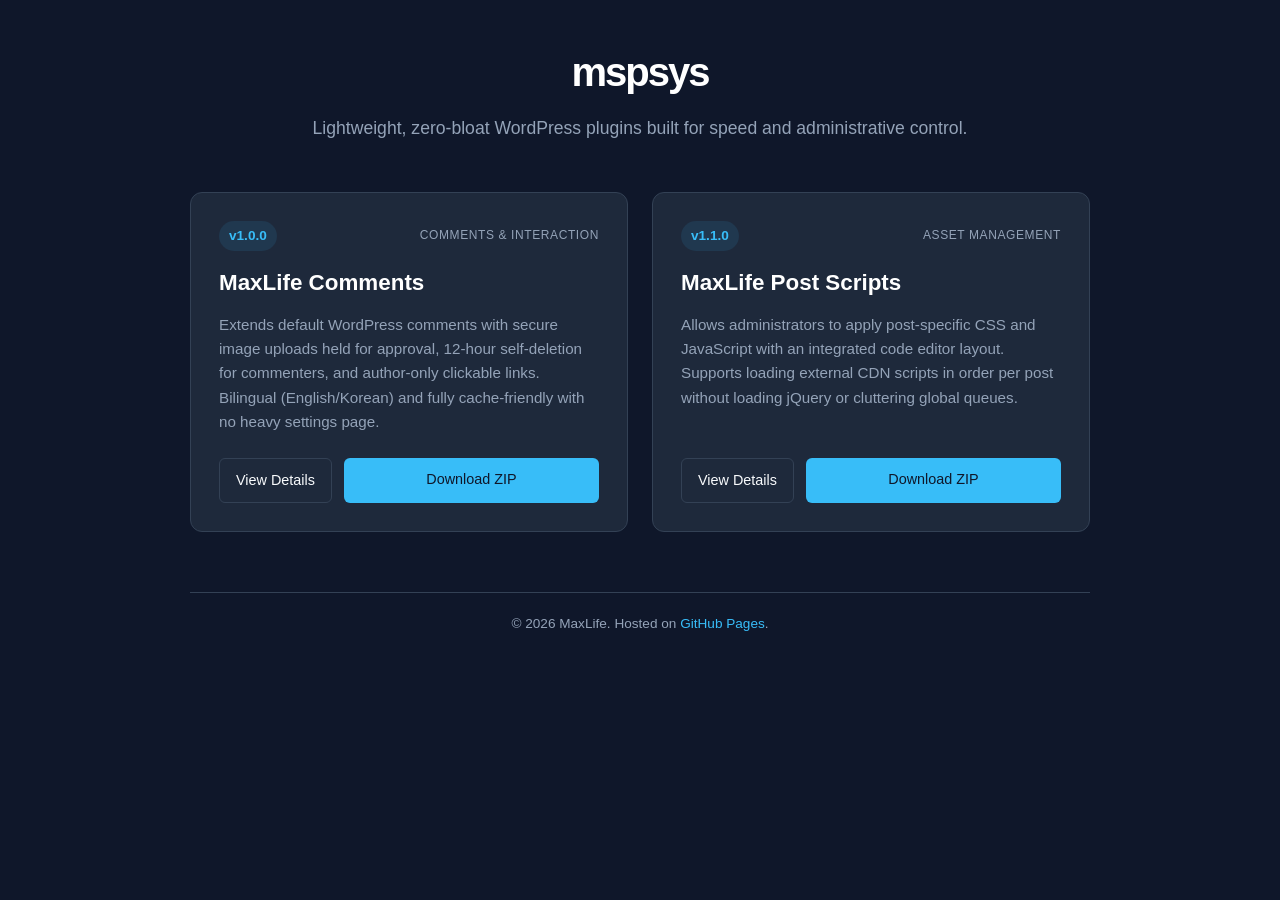
==== index.html @ d1f79d37 "Initial commit" ====
<!DOCTYPE html>
<html lang="en">
<head>
  <meta charset="UTF-8">
  <meta name="viewport" content="width=device-width, initial-scale=1.0">
  <title>mspsys | WordPress Plugins</title>
  <link rel="stylesheet" href="css/style.css">
</head>
<body>
  <div class="site-container">
    <header class="site-header">
      <h1>mspsys</h1>
      <p class="tagline">Lightweight, zero-bloat WordPress plugins built for speed and administrative control.</p>
    </header>

    <main class="plugin-grid">
      <!-- Plugin 1 -->
      <article class="plugin-card">
        <div class="plugin-meta">
          <span class="badge">v1.0.0</span>
          <span class="category">Comments &amp; Interaction</span>
        </div>
        <h2>MaxLife Comments</h2>
        <p class="plugin-desc">
          Extends default WordPress comments with secure image uploads held for approval, 12-hour self-deletion for commenters, and author-only clickable links. Bilingual (English/Korean) and fully cache-friendly with no heavy settings page.
        </p>
        <div class="plugin-links">
          <a href="plugins/maxlife-comments/" class="btn secondary">View Details</a>
          <a href="https://github.com/mspsys/maxlife-comments-1.0.0/releases/tag/v1.0.0" class="btn primary" target="_blank" rel="noopener noreferrer">Download ZIP</a>
        </div>
      </article>

      <!-- Plugin 2 -->
      <article class="plugin-card">
        <div class="plugin-meta">
          <span class="badge">v1.1.0</span>
          <span class="category">Asset Management</span>
        </div>
        <h2>MaxLife Post Scripts</h2>
        <p class="plugin-desc">
          Allows administrators to apply post-specific CSS and JavaScript with an integrated code editor layout. Supports loading external CDN scripts in order per post without loading jQuery or cluttering global queues.
        </p>
        <div class="plugin-links">
          <a href="plugins/maxlife-post-scripts/" class="btn secondary">View Details</a>
          <a href="https://github.com/mspsys/maxlife-post-scripts/releases/tag/v1.1.0" class="btn primary" target="_blank" rel="noopener noreferrer">Download ZIP</a>
        </div>
      </article>
    </main>

    <footer class="site-footer">
      <p>&copy; 2026 MaxLife. Hosted on <a href="https://pages.github.com">GitHub Pages</a>.</p>
    </footer>
  </div>
</body>
</html>
---- css/style.css ----
:root {
  --bg-color: #0f172a;
  --card-bg: #1e293b;
  --text-main: #f8fafc;
  --text-muted: #94a3b8;
  --accent: #38bdf8;
  --accent-hover: #0ea5e9;
  --border: #334155;
}

* {
  box-sizing: border-box;
  margin: 0;
  padding: 0;
}

body {
  font-family: -apple-system, BlinkMacSystemFont, "Segoe UI", Roboto, Helvetica, Arial, sans-serif;
  background-color: var(--bg-color);
  color: var(--text-main);
  line-height: 1.6;
  padding: 40px 20px;
}

.site-container {
  max-width: 900px;
  margin: 0 auto;
}

.site-header {
  text-align: center;
  margin-bottom: 50px;
}

.site-header h1 {
  font-size: 2.5rem;
  letter-spacing: -0.05em;
  margin-bottom: 10px;
  color: #fff;
}

.tagline {
  color: var(--text-muted);
  font-size: 1.1rem;
}

.plugin-grid {
  display: grid;
  grid-template-columns: repeat(auto-fit, minmax(380px, 1fr));
  gap: 24px;
  margin-bottom: 60px;
}

.plugin-card {
  background-color: var(--card-bg);
  border: 1px solid var(--border);
  border-radius: 12px;
  padding: 28px;
  display: flex;
  flex-direction: column;
  justify-content: space-between;
  transition: transform 0.2s ease, border-color 0.2s ease;
}

.plugin-card:hover {
  transform: translateY(-3px);
  border-color: var(--accent);
}

.plugin-meta {
  display: flex;
  justify-content: space-between;
  align-items: center;
  margin-bottom: 14px;
  font-size: 0.85rem;
}

.badge {
  background-color: rgba(56, 189, 248, 0.1);
  color: var(--accent);
  padding: 4px 10px;
  border-radius: 20px;
  font-weight: 600;
}

.category {
  color: var(--text-muted);
  text-transform: uppercase;
  letter-spacing: 0.05em;
  font-size: 0.75rem;
}

.plugin-card h2 {
  font-size: 1.4rem;
  margin-bottom: 12px;
  color: #fff;
}

.plugin-desc {
  color: var(--text-muted);
  font-size: 0.95rem;
  margin-bottom: 24px;
  flex-grow: 1;
}

.plugin-links {
  display: flex;
  gap: 12px;
}

.btn {
  padding: 10px 16px;
  border-radius: 6px;
  font-size: 0.9rem;
  font-weight: 500;
  text-decoration: none;
  text-align: center;
  cursor: pointer;
  transition: background-color 0.15s ease;
}

.btn.primary {
  background-color: var(--accent);
  color: #0f172a;
  flex: 1;
}

.btn.primary:hover {
  background-color: var(--accent-hover);
}

.btn.secondary {
  background-color: transparent;
  color: var(--text-main);
  border: 1px solid var(--border);
}

.btn.secondary:hover {
  background-color: rgba(255, 255, 255, 0.05);
}

.site-footer {
  text-align: center;
  color: var(--text-muted);
  font-size: 0.85rem;
  border-top: 1px solid var(--border);
  padding-top: 20px;
}

.site-footer a {
  color: var(--accent);
  text-decoration: none;
}

.site-footer a:hover {
  text-decoration: underline;
}

@media (max-width: 600px) {
  .plugin-grid {
    grid-template-columns: 1fr;
  }
}
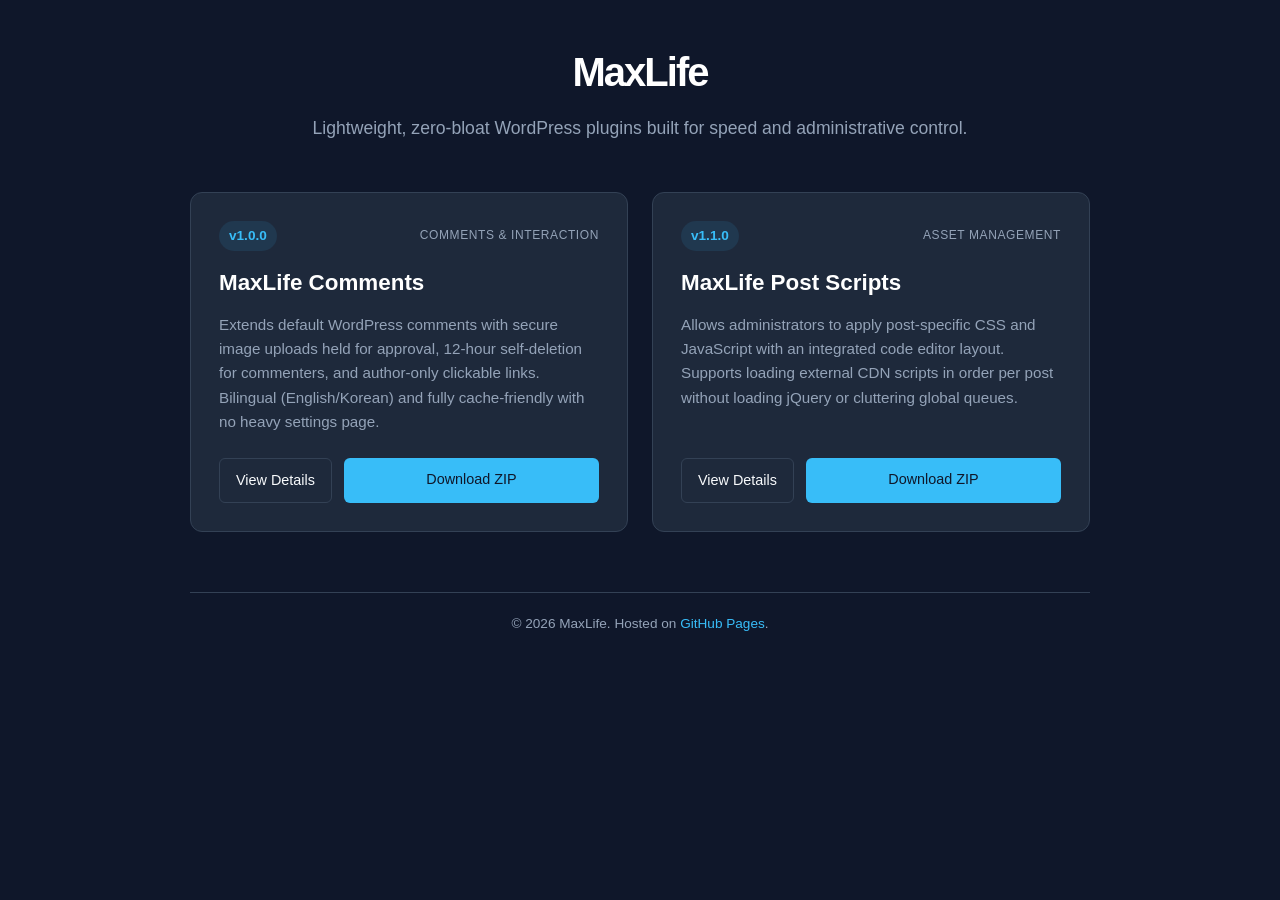
==== commit e996a3e1: "Update site title to MaxLife" ====
--- a/index.html
+++ b/index.html
@@ -9,7 +9,7 @@
 <body>
   <div class="site-container">
     <header class="site-header">
-      <h1>mspsys</h1>
+      <h1>MaxLife</h1>
       <p class="tagline">Lightweight, zero-bloat WordPress plugins built for speed and administrative control.</p>
     </header>
 
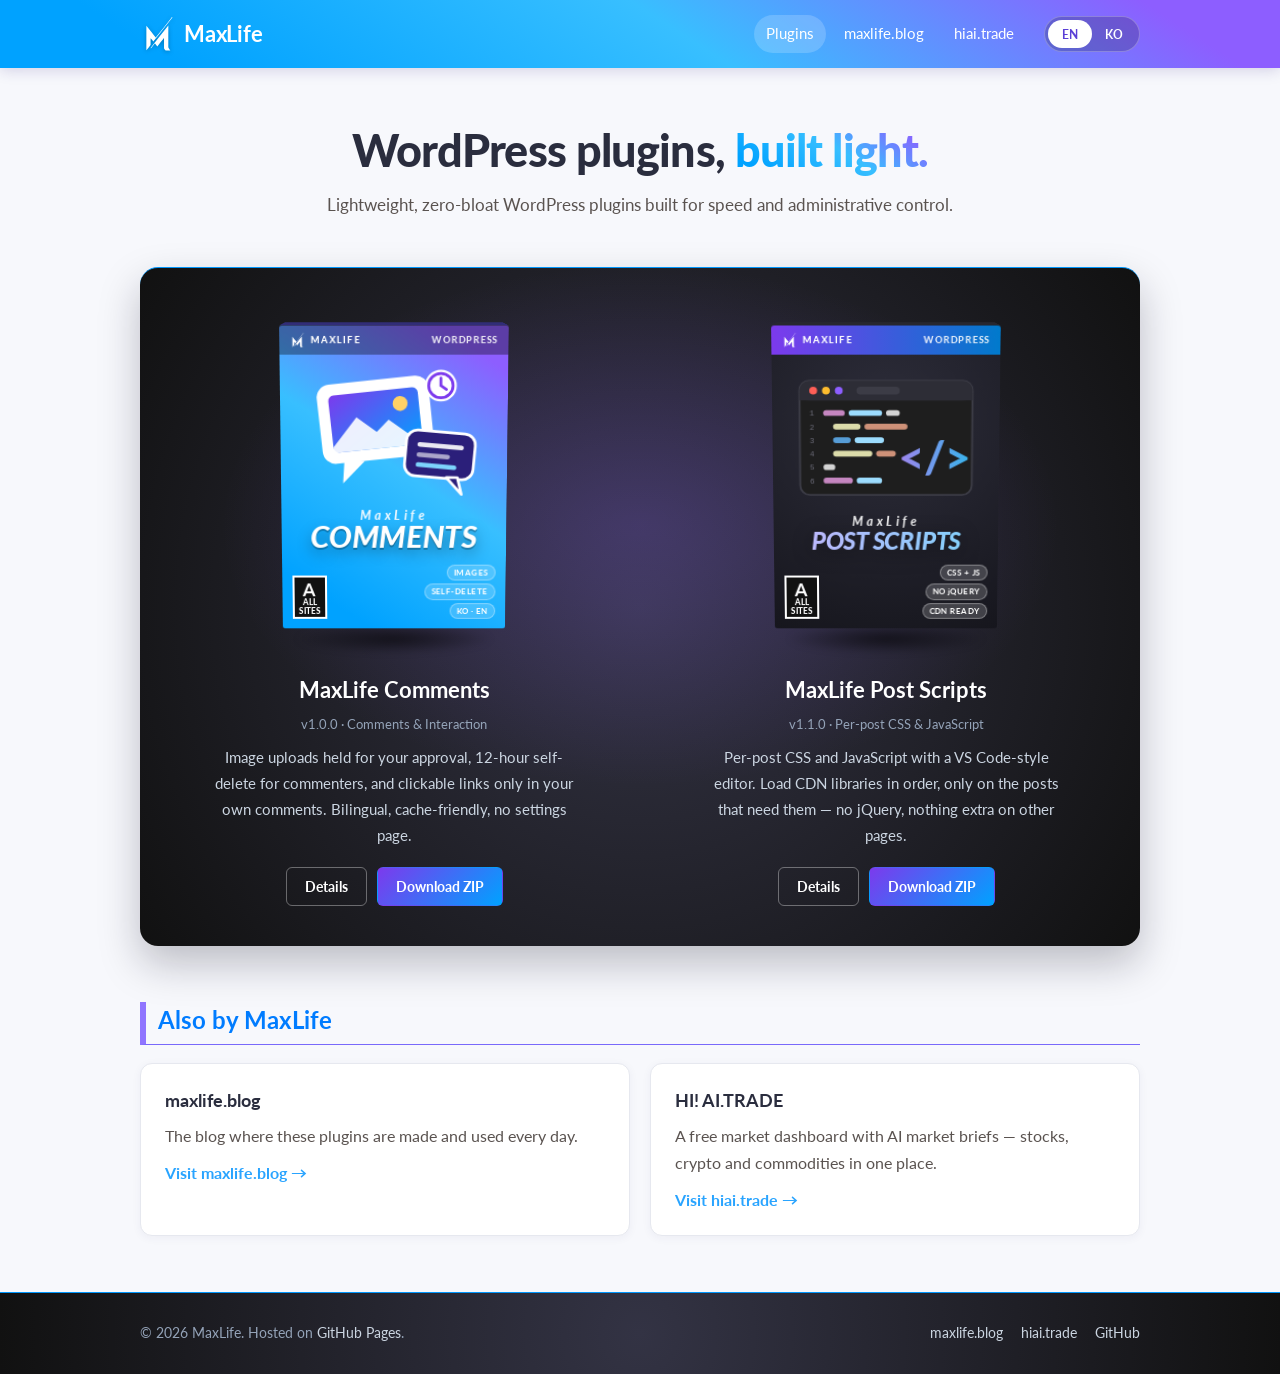
==== commit f627d7b2: "3D showcase, Korean/English" ====
--- a/index.html
+++ b/index.html
@@ -3,53 +3,176 @@
 <head>
   <meta charset="UTF-8">
   <meta name="viewport" content="width=device-width, initial-scale=1.0">
-  <title>mspsys | WordPress Plugins</title>
+  <title data-en="MaxLife | WordPress Plugins" data-ko="MaxLife | 워드프레스 플러그인">MaxLife | WordPress Plugins</title>
+  <meta name="description" content="Lightweight, zero-bloat WordPress plugins by MaxLife.">
+  <script>
+    /* Language before the page is drawn: saved choice, else the browser's language */
+    (function () { var l; try { l = localStorage.getItem('lang'); } catch (e) {}
+      if (l !== 'ko' && l !== 'en') l = /^ko\b/i.test((navigator.languages && navigator.languages[0]) || navigator.language || '') ? 'ko' : 'en';
+      document.documentElement.lang = l; })();
+  </script>
+  <link rel="icon" href="img/logo.svg" type="image/svg+xml">
+  <link rel="preconnect" href="https://fonts.googleapis.com">
+  <link rel="preconnect" href="https://fonts.gstatic.com" crossorigin>
+  <link rel="stylesheet" href="https://fonts.googleapis.com/css2?family=Lato:ital,wght@0,400;0,700;0,900;1,900&family=Nanum+Gothic:wght@400;700;800&display=swap">
   <link rel="stylesheet" href="css/style.css">
 </head>
 <body>
-  <div class="site-container">
-    <header class="site-header">
-      <h1>MaxLife</h1>
-      <p class="tagline">Lightweight, zero-bloat WordPress plugins built for speed and administrative control.</p>
-    </header>
+  <header class="site-header">
+    <div class="wrap">
+      <a class="brand" href=""><img src="img/logo.svg" alt="" width="34" height="34">MaxLife</a>
+      <nav class="site-nav" aria-label="Main">
+        <a href="" aria-current="page"><span lang="en">Plugins</span><span lang="ko">플러그인</span></a>
+        <a href="https://maxlife.blog/" target="_blank" rel="noopener">maxlife.blog</a>
+        <a href="https://hiai.trade/" target="_blank" rel="noopener">hiai.trade</a>
+      </nav>
+      <div class="lang-toggle" role="group" aria-label="Language / 언어">
+        <button type="button" data-lang="en">EN</button>
+        <button type="button" data-lang="ko">KO</button>
+      </div>
+    </div>
+  </header>
 
-    <main class="plugin-grid">
-      <!-- Plugin 1 -->
-      <article class="plugin-card">
-        <div class="plugin-meta">
-          <span class="badge">v1.0.0</span>
-          <span class="category">Comments &amp; Interaction</span>
-        </div>
+  <main class="wrap">
+    <section class="hero">
+      <h1><span lang="en">WordPress plugins, <span class="grad">built light.</span></span><span lang="ko">가볍게 만든 <span class="grad">워드프레스 플러그인</span></span></h1>
+      <p><span lang="en">Lightweight, zero-bloat WordPress plugins built for speed and administrative control.</span><span lang="ko">속도와 관리 편의를 위해 만든, 군더더기 없는 가벼운 워드프레스 플러그인입니다.</span></p>
+    </section>
+
+    <section class="stage" aria-label="Plugins">
+      <article class="showcase">
+    <a class="gbox gbox--comments" href="plugins/maxlife-comments/" aria-label="MaxLife Comments">
+      <div class="gbox-turn"><div class="gbox-body" aria-hidden="true">
+        <div class="face f-front"><div class="cover">
+          <div class="cover-band"><img src="img/logo.svg" alt="">MaxLife<span class="plat">WordPress</span></div>
+          <div class="cover-art">
+          <svg viewBox="0 0 200 150" aria-hidden="true">
+            <defs><linearGradient id="cg" x1="0" y1="0" x2="1" y2="1"><stop offset="0" stop-color="#7c3aed"/><stop offset="1" stop-color="#00a2ff"/></linearGradient></defs>
+            <g transform="rotate(-6 100 75)">
+              <rect x="22" y="14" width="120" height="86" rx="14" fill="#fff"/>
+              <path d="M44 98 L40 122 L66 100 Z" fill="#fff"/>
+              <rect x="34" y="26" width="96" height="62" rx="6" fill="url(#cg)"/>
+              <circle cx="110" cy="42" r="8" fill="#ffd166"/>
+              <path d="M34 82 L62 52 L82 70 L96 58 L130 88 L34 88 Z" fill="#fff" opacity=".9"/>
+            </g>
+            <g transform="rotate(5 150 100)">
+              <rect x="112" y="72" width="74" height="50" rx="12" fill="#2b1f7a" stroke="#fff" stroke-width="3"/>
+              <path d="M170 120 L176 138 L158 121 Z" fill="#2b1f7a" stroke="#fff" stroke-width="3" stroke-linejoin="round"/>
+              <rect x="124" y="85" width="50" height="5" rx="2.5" fill="#fff" opacity=".9"/>
+              <rect x="124" y="96" width="36" height="5" rx="2.5" fill="#fff" opacity=".6"/>
+              <rect x="124" y="107" width="44" height="5" rx="2.5" fill="#7dd3fc"/>
+            </g>
+            <g transform="translate(150 22)">
+              <circle r="17" fill="#fff"/>
+              <circle r="13" fill="none" stroke="#7c3aed" stroke-width="3"/>
+              <path d="M0 -8 V0 L6 4" stroke="#7c3aed" stroke-width="3" fill="none" stroke-linecap="round"/>
+            </g>
+          </svg>
+          </div>
+          <div class="cover-title"><span class="t1">MaxLife</span><span class="t2">Comments</span></div>
+          <div class="cover-foot">
+            <div class="rating"><b>A</b>ALL SITES</div>
+            <div class="chips"><span class="chip">IMAGES</span><span class="chip">SELF-DELETE</span><span class="chip">KO · EN</span></div>
+          </div>
+        </div></div>
+        <div class="face f-back"><div class="back">
+          <h4>Comments, upgraded</h4>
+          <ul><li><span lang="en">Images in comments and replies, held for your approval</span><span lang="ko">댓글·답글에 이미지 첨부 — 관리자 승인 후 공개</span></li><li><span lang="en">Commenters can delete their own comment for 12 hours</span><span lang="ko">작성자가 12시간 동안 자기 댓글 삭제 가능</span></li><li><span lang="en">Clickable links in your own comments only</span><span lang="ko">관리자 댓글의 주소만 링크로 표시</span></li><li><span lang="en">Korean and English, cache-friendly, no settings page</span><span lang="ko">한국어·영어, 캐시 호환, 설정 페이지 없음</span></li></ul>
+          <div class="req"><b><span lang="en">System requirements</span><span lang="ko">권장 사양</span></b><br>WordPress 5.3+ · PHP 7.0+<br>v1.0.0 · GPLv2</div>
+        </div></div>
+        <div class="face f-left"><div class="spine"><img src="img/logo.svg" alt=""><span class="st">Comments</span><span class="sv">v1.0.0</span></div></div>
+        <div class="face f-right"><div class="spine"><img src="img/logo.svg" alt=""><span class="st">MaxLife</span><span class="sv">WP</span></div></div>
+        <div class="face f-top"></div>
+        <div class="face f-bottom"></div>
+      </div></div>
+    </a>
         <h2>MaxLife Comments</h2>
-        <p class="plugin-desc">
-          Extends default WordPress comments with secure image uploads held for approval, 12-hour self-deletion for commenters, and author-only clickable links. Bilingual (English/Korean) and fully cache-friendly with no heavy settings page.
-        </p>
-        <div class="plugin-links">
-          <a href="plugins/maxlife-comments/" class="btn secondary">View Details</a>
-          <a href="https://github.com/mspsys/maxlife-comments-1.0.0/releases/tag/v1.0.0" class="btn primary" target="_blank" rel="noopener noreferrer">Download ZIP</a>
+        <div class="meta">v1.0.0 · <span lang="en">Comments &amp; Interaction</span><span lang="ko">댓글 · 소통</span></div>
+        <p><span lang="en">Image uploads held for your approval, 12-hour self-delete for commenters, and clickable links only in your own comments. Bilingual, cache-friendly, no settings page.</span><span lang="ko">댓글 이미지 첨부(관리자 승인 후 공개), 작성자의 12시간 내 댓글 삭제, 관리자 댓글만 링크 표시. 한국어·영어 지원, 캐시 호환, 설정 페이지 없음.</span></p>
+        <div class="btns">
+          <a class="btn btn-ghost" href="plugins/maxlife-comments/"><span lang="en">Details</span><span lang="ko">자세히 보기</span></a>
+          <a class="btn btn-primary" href="https://github.com/mspsys/maxlife-comments/releases/latest" target="_blank" rel="noopener"><span lang="en">Download ZIP</span><span lang="ko">ZIP 다운로드</span></a>
         </div>
       </article>
 
-      <!-- Plugin 2 -->
-      <article class="plugin-card">
-        <div class="plugin-meta">
-          <span class="badge">v1.1.0</span>
-          <span class="category">Asset Management</span>
-        </div>
+      <article class="showcase">
+    <a class="gbox gbox--scripts" href="plugins/maxlife-post-scripts/" aria-label="MaxLife Post Scripts">
+      <div class="gbox-turn"><div class="gbox-body" aria-hidden="true">
+        <div class="face f-front"><div class="cover">
+          <div class="cover-band"><img src="img/logo.svg" alt="">MaxLife<span class="plat">WordPress</span></div>
+          <div class="cover-art">
+          <svg viewBox="0 0 200 150" aria-hidden="true">
+            <defs><linearGradient id="sg" x1="0" y1="0" x2="1" y2="0"><stop offset="0" stop-color="#a78bfa"/><stop offset="1" stop-color="#38bdf8"/></linearGradient></defs>
+            <rect x="12" y="16" width="176" height="118" rx="10" fill="#1e1e1e" stroke="#3c3c46" stroke-width="2"/>
+            <rect x="12" y="16" width="176" height="20" rx="10" fill="#2d2d36"/>
+            <rect x="12" y="28" width="176" height="8" fill="#2d2d36"/>
+            <circle cx="26" cy="26" r="4" fill="#ff5f57"/><circle cx="39" cy="26" r="4" fill="#febc2e"/><circle cx="52" cy="26" r="4" fill="#8d5eff"/>
+            <rect x="70" y="22" width="44" height="8" rx="4" fill="#3c3c46"/>
+            <g font-family="Consolas, Menlo, monospace" font-size="8" fill="#6b6b78"><text x="22" y="52">1</text><text x="22" y="66">2</text><text x="22" y="80">3</text><text x="22" y="94">4</text><text x="22" y="108">5</text><text x="22" y="122">6</text></g>
+            <rect x="36" y="46" width="22" height="6" rx="3" fill="#c586c0"/><rect x="62" y="46" width="34" height="6" rx="3" fill="#9cdcfe"/><rect x="100" y="46" width="14" height="6" rx="3" fill="#d4d4d4"/>
+            <rect x="46" y="60" width="28" height="6" rx="3" fill="#dcdcaa"/><rect x="78" y="60" width="44" height="6" rx="3" fill="#ce9178"/>
+            <rect x="46" y="74" width="18" height="6" rx="3" fill="#569cd6"/><rect x="68" y="74" width="30" height="6" rx="3" fill="#9cdcfe"/><rect x="102" y="74" width="22" height="6" rx="3" fill="#b5cea8" opacity="0"/>
+            <rect x="46" y="88" width="40" height="6" rx="3" fill="#dcdcaa"/><rect x="90" y="88" width="20" height="6" rx="3" fill="#ce9178"/>
+            <rect x="36" y="102" width="12" height="6" rx="3" fill="#d4d4d4"/>
+            <rect x="36" y="116" width="30" height="6" rx="3" fill="#c586c0"/><rect x="70" y="116" width="26" height="6" rx="3" fill="#9cdcfe"/>
+            <text x="150" y="112" text-anchor="middle" font-family="Lato, Arial, sans-serif" font-weight="900" font-size="46" fill="url(#sg)" opacity=".95">&lt;/&gt;</text>
+          </svg>
+          </div>
+          <div class="cover-title"><span class="t1">MaxLife</span><span class="t2">Post Scripts</span></div>
+          <div class="cover-foot">
+            <div class="rating"><b>A</b>ALL SITES</div>
+            <div class="chips"><span class="chip">CSS + JS</span><span class="chip">NO jQUERY</span><span class="chip">CDN READY</span></div>
+          </div>
+        </div></div>
+        <div class="face f-back"><div class="back">
+          <h4>Interactive posts</h4>
+          <ul><li><span lang="en">Per-post CSS and JavaScript boxes</span><span lang="ko">글마다 CSS·JavaScript 상자</span></li><li><span lang="en">VS Code-style editor with syntax colors</span><span lang="ko">VS Code 스타일 에디터 (문법 색상)</span></li><li><span lang="en">CDN libraries (Chart.js, D3 …) loaded in order</span><span lang="ko">CDN 라이브러리(Chart.js, D3 …)를 순서대로 로드</span></li><li><span lang="en">Takes over Simple CSS — nothing to copy</span><span lang="ko">Simple CSS 그대로 이어받기 — 옮길 것 없음</span></li></ul>
+          <div class="req"><b><span lang="en">System requirements</span><span lang="ko">권장 사양</span></b><br>WordPress 4.9+ · PHP 7.0+<br>v1.1.0 · GPLv2</div>
+        </div></div>
+        <div class="face f-left"><div class="spine"><img src="img/logo.svg" alt=""><span class="st">Post Scripts</span><span class="sv">v1.1.0</span></div></div>
+        <div class="face f-right"><div class="spine"><img src="img/logo.svg" alt=""><span class="st">MaxLife</span><span class="sv">WP</span></div></div>
+        <div class="face f-top"></div>
+        <div class="face f-bottom"></div>
+      </div></div>
+    </a>
         <h2>MaxLife Post Scripts</h2>
-        <p class="plugin-desc">
-          Allows administrators to apply post-specific CSS and JavaScript with an integrated code editor layout. Supports loading external CDN scripts in order per post without loading jQuery or cluttering global queues.
-        </p>
-        <div class="plugin-links">
-          <a href="plugins/maxlife-post-scripts/" class="btn secondary">View Details</a>
-          <a href="https://github.com/mspsys/maxlife-post-scripts/releases/tag/v1.1.0" class="btn primary" target="_blank" rel="noopener noreferrer">Download ZIP</a>
+        <div class="meta">v1.1.0 · <span lang="en">Per-post CSS &amp; JavaScript</span><span lang="ko">글별 CSS · JavaScript</span></div>
+        <p><span lang="en">Per-post CSS and JavaScript with a VS Code-style editor. Load CDN libraries in order, only on the posts that need them — no jQuery, nothing extra on other pages.</span><span lang="ko">글마다 CSS와 JavaScript를 넣는 VS Code 스타일 에디터. CDN 라이브러리를 필요한 글에서만 순서대로 불러옵니다 — jQuery 없음, 다른 페이지엔 아무것도 추가되지 않습니다.</span></p>
+        <div class="btns">
+          <a class="btn btn-ghost" href="plugins/maxlife-post-scripts/"><span lang="en">Details</span><span lang="ko">자세히 보기</span></a>
+          <a class="btn btn-primary" href="https://github.com/mspsys/maxlife-post-scripts/releases/latest" target="_blank" rel="noopener"><span lang="en">Download ZIP</span><span lang="ko">ZIP 다운로드</span></a>
         </div>
       </article>
-    </main>
+    </section>
 
-    <footer class="site-footer">
-      <p>&copy; 2026 MaxLife. Hosted on <a href="https://pages.github.com">GitHub Pages</a>.</p>
-    </footer>
-  </div>
+    <section class="section">
+      <h2 class="mx-h"><span lang="en">Also by MaxLife</span><span lang="ko">MaxLife의 다른 사이트</span></h2>
+      <div class="cards">
+        <div class="card">
+          <h3>maxlife.blog</h3>
+          <p><span lang="en">The blog where these plugins are made and used every day.</span><span lang="ko">이 플러그인들이 만들어지고 매일 쓰이는 블로그입니다.</span></p>
+          <a class="more" href="https://maxlife.blog/" target="_blank" rel="noopener"><span lang="en">Visit maxlife.blog →</span><span lang="ko">maxlife.blog 방문 →</span></a>
+        </div>
+        <div class="card">
+          <h3>HI! AI.TRADE</h3>
+          <p><span lang="en">A free market dashboard with AI market briefs — stocks, crypto and commodities in one place.</span><span lang="ko">무료 마켓 대시보드와 AI 시장 브리핑 — 주식, 코인, 원자재를 한곳에서.</span></p>
+          <a class="more" href="https://hiai.trade/" target="_blank" rel="noopener"><span lang="en">Visit hiai.trade →</span><span lang="ko">hiai.trade 방문 →</span></a>
+        </div>
+      </div>
+    </section>
+  </main>
+
+  <footer class="site-footer">
+    <div class="wrap">
+      <p>&copy; <span class="js-year">2026</span> MaxLife. <span lang="en">Hosted on <a href="https://pages.github.com" target="_blank" rel="noopener">GitHub Pages</a>.</span><span lang="ko"><a href="https://pages.github.com" target="_blank" rel="noopener">GitHub Pages</a>에서 호스팅됩니다.</span></p>
+      <div class="links">
+        <a href="https://maxlife.blog/" target="_blank" rel="noopener">maxlife.blog</a>
+        <a href="https://hiai.trade/" target="_blank" rel="noopener">hiai.trade</a>
+        <a href="https://github.com/mspsys" target="_blank" rel="noopener">GitHub</a>
+      </div>
+    </div>
+  </footer>
+
+  <script src="js/main.js"></script>
 </body>
-</html>+</html>
--- a/css/style.css
+++ b/css/style.css
@@ -1,163 +1,519 @@
+/* ==========================================================================
+   mspsys.github.io — MaxLife plugins
+   Look: the maxlife.blog theme (header gradient, Lato + Nanum Gothic,
+   post-title headings, dark radial footer).
+   ========================================================================== */
+
 :root {
-  --bg-color: #0f172a;
-  --card-bg: #1e293b;
-  --text-main: #f8fafc;
-  --text-muted: #94a3b8;
-  --accent: #38bdf8;
-  --accent-hover: #0ea5e9;
-  --border: #334155;
-}
-
-* {
-  box-sizing: border-box;
+  --mx-grad: linear-gradient(33deg, #00a2ff 13%, #38bfff 53%, #8d5eff 90%);
+  --mx-blue: #007cff;
+  --mx-link: #29a4ff;
+  --mx-purple: #9075ff;
+  --mx-purple-line: #7969fb;
+  --mx-text: #5a5350;
+  --mx-heading: #2a2d3e;
+  --mx-bg: #f7f8fc;
+  --mx-card: #ffffff;
+  --mx-border: #e6e8ef;
+  --mx-btn: linear-gradient(135deg, #7c3aed, #00a2ff);
+  --font: Lato, "Nanum Gothic", NanumBarunGothic, "Malgun Gothic", "맑은 고딕", -apple-system, BlinkMacSystemFont, "Segoe UI", Helvetica, Arial, sans-serif;
+}
+
+*, *::before, *::after { box-sizing: border-box; }
+
+html { -webkit-text-size-adjust: 100%; }
+
+body {
   margin: 0;
-  padding: 0;
-}
-
-body {
-  font-family: -apple-system, BlinkMacSystemFont, "Segoe UI", Roboto, Helvetica, Arial, sans-serif;
-  background-color: var(--bg-color);
-  color: var(--text-main);
-  line-height: 1.6;
-  padding: 40px 20px;
-}
-
-.site-container {
-  max-width: 900px;
-  margin: 0 auto;
-}
-
+  background: var(--mx-bg);
+  color: var(--mx-text);
+  font: 16px/1.7 var(--font);
+}
+
+a { color: var(--mx-link); text-decoration: none; }
+a:hover { color: var(--mx-blue); text-decoration: underline; }
+html[lang="ko"] body { word-break: keep-all; overflow-wrap: break-word; }  /* Korean: break between words */
+img, svg { max-width: 100%; }
+
+.wrap { max-width: 1040px; margin: 0 auto; padding: 0 20px; }
+
+/* ── Language: only the chosen language shows ───────────────────────────── */
+html[lang="ko"] [lang="en"]:not(html),
+html[lang="en"] [lang="ko"]:not(html) { display: none !important; }
+
+/* ── Header (the maxlife.blog masthead) ──────────────────────────────────── */
 .site-header {
-  text-align: center;
-  margin-bottom: 50px;
-}
-
-.site-header h1 {
-  font-size: 2.5rem;
-  letter-spacing: -0.05em;
-  margin-bottom: 10px;
+  background: var(--mx-grad);
   color: #fff;
-}
-
-.tagline {
-  color: var(--text-muted);
-  font-size: 1.1rem;
-}
-
-.plugin-grid {
+  box-shadow: 0 2px 14px rgba(40, 20, 120, .18);
+  position: relative;
+  z-index: 10;
+}
+.site-header .wrap {
+  display: flex;
+  align-items: center;
+  gap: 18px;
+  min-height: 68px;
+}
+.brand {
+  display: inline-flex;
+  align-items: center;
+  gap: 10px;
+  color: #fff;
+  font-weight: 700;
+  font-size: 1.35rem;
+  letter-spacing: -.01em;
+}
+.brand:hover { color: #fff; text-decoration: none; }
+.brand img {
+  width: 34px;
+  height: 34px;
+  filter: brightness(0) invert(1) drop-shadow(0 1px 2px rgba(0, 0, 0, .25));
+}
+.site-nav {
+  display: flex;
+  gap: 6px;
+  margin-left: auto;
+  flex-wrap: wrap;
+}
+.site-nav a {
+  color: #fff;
+  font-size: .92rem;
+  padding: 6px 12px;
+  border-radius: 999px;
+}
+.site-nav a:hover,
+.site-nav a[aria-current="page"] { background: rgba(255, 255, 255, .18); text-decoration: none; }
+
+/* EN | KO switch — works like the one on hiai.trade */
+.lang-toggle {
+  position: relative;
+  display: inline-flex;
+  padding: 3px;
+  border-radius: 999px;
+  background: rgba(0, 0, 0, .18);
+  border: 1px solid rgba(255, 255, 255, .25);
+  flex-shrink: 0;
+}
+.lang-toggle::after {
+  content: "";
+  position: absolute;
+  top: 3px;
+  left: 3px;
+  width: 44px;
+  height: calc(100% - 6px);
+  border-radius: 999px;
+  background: #fff;
+  transition: transform .3s ease;
+}
+html[lang="ko"] .lang-toggle::after { transform: translateX(44px); }
+.lang-toggle button {
+  position: relative;
+  z-index: 1;
+  width: 44px;
+  height: 28px;
+  border: 0;
+  background: none;
+  color: #fff;
+  font: 700 .75rem var(--font);
+  cursor: pointer;
+  transition: color .3s ease;
+}
+html[lang="en"] .lang-toggle [data-lang="en"],
+html[lang="ko"] .lang-toggle [data-lang="ko"] { color: #5a3fd6; }
+
+/* ── Headings (the maxlife.blog post title) ─────────────────────────────── */
+.mx-h {
+  color: var(--mx-blue);
+  font-size: 1.5rem;
+  font-weight: 700;
+  line-height: 1.35;
+  margin: 0 0 18px;
+  padding: 2px 0 8px 12px;
+  border-left: 6px solid var(--mx-purple);
+  border-bottom: 1px solid var(--mx-purple-line);
+}
+
+/* ── Hero ─────────────────────────────────────────────────────────────────── */
+.hero { text-align: center; padding: 56px 0 8px; }
+.hero h1 {
+  margin: 0 0 12px;
+  color: var(--mx-heading);
+  font-size: clamp(1.9rem, 4.5vw, 2.8rem);
+  font-weight: 900;
+  letter-spacing: -.02em;
+  line-height: 1.2;
+}
+.hero h1 .grad {
+  background: var(--mx-grad);
+  -webkit-background-clip: text;
+  background-clip: text;
+  color: transparent;
+}
+.hero p { max-width: 640px; margin: 0 auto; font-size: 1.08rem; }
+
+/* ── Showcase stage (dark, like the maxlife footer) ─────────────────────── */
+.stage {
+  margin: 40px 0 56px;
+  padding: 56px 24px 40px;
+  border-radius: 18px;
+  background:
+    radial-gradient(ellipse 60% 55% at 50% 38%, rgba(141, 94, 255, .22), transparent 70%),
+    radial-gradient(circle, #333344, #111111);
+  border-top: 1px solid #0096fb;
+  box-shadow: 0 18px 40px rgba(17, 17, 34, .25);
   display: grid;
-  grid-template-columns: repeat(auto-fit, minmax(380px, 1fr));
-  gap: 24px;
-  margin-bottom: 60px;
-}
-
-.plugin-card {
-  background-color: var(--card-bg);
-  border: 1px solid var(--border);
-  border-radius: 12px;
-  padding: 28px;
+  grid-template-columns: repeat(auto-fit, minmax(300px, 1fr));
+  gap: 48px 32px;
+}
+.showcase {
   display: flex;
   flex-direction: column;
+  align-items: center;
+  text-align: center;
+  color: #cbd5e1;
+}
+.showcase h2 { margin: 30px 0 4px; color: #fff; font-size: 1.35rem; }
+.showcase .meta { font-size: .82rem; color: #94a3b8; margin-bottom: 10px; }
+.showcase p { margin: 0 0 18px; max-width: 360px; font-size: .95rem; }
+.showcase .btns { justify-content: center; }
+
+/* ── Buttons ─────────────────────────────────────────────────────────────── */
+.btns { display: flex; gap: 10px; flex-wrap: wrap; }
+.btn {
+  display: inline-flex;
+  align-items: center;
+  gap: 6px;
+  padding: 10px 18px;
+  border-radius: 6px;
+  font: 700 .9rem var(--font);
+  text-decoration: none;
+  border: 1px solid transparent;
+  transition: transform .15s ease, filter .15s ease, background .15s ease;
+}
+.btn:hover { text-decoration: none; transform: translateY(-1px); }
+.btn-primary { background: var(--mx-btn); color: #fff; }
+.btn-primary:hover { color: #fff; filter: brightness(1.08); }
+.btn-ghost { color: #fff; border-color: rgba(255, 255, 255, .35); }
+.btn-ghost:hover { color: #fff; background: rgba(255, 255, 255, .08); }
+.btn-outline { color: var(--mx-blue); border-color: var(--mx-border); background: #fff; }
+.btn-outline:hover { color: var(--mx-blue); border-color: var(--mx-purple); }
+
+/* ── Cards / sections ─────────────────────────────────────────────────────── */
+.section { margin: 0 0 56px; }
+.cards { display: grid; grid-template-columns: repeat(auto-fit, minmax(260px, 1fr)); gap: 20px; }
+.card {
+  background: var(--mx-card);
+  border: 1px solid var(--mx-border);
+  border-radius: 12px;
+  padding: 22px 24px;
+  box-shadow: 0 2px 10px rgba(40, 40, 90, .05);
+}
+.card h3 { margin: 0 0 6px; color: var(--mx-heading); font-size: 1.1rem; }
+.card p { margin: 0 0 10px; }
+.card a.more { font-weight: 700; }
+
+/* ── Detail page ─────────────────────────────────────────────────────────── */
+.crumb { padding: 22px 0 0; font-size: .92rem; }
+.detail-hero {
+  margin: 20px 0 48px;
+  padding: 48px 32px 36px;
+  border-radius: 18px;
+  background:
+    radial-gradient(ellipse 50% 60% at 28% 40%, rgba(141, 94, 255, .25), transparent 70%),
+    radial-gradient(circle at 30% 40%, #333344, #111111);
+  border-top: 1px solid #0096fb;
+  color: #cbd5e1;
+  display: grid;
+  grid-template-columns: minmax(280px, 1fr) 1.2fr;
+  gap: 40px;
+  align-items: center;
+}
+.detail-hero h1 { margin: 0 0 6px; color: #fff; font-size: clamp(1.7rem, 3.6vw, 2.4rem); line-height: 1.2; }
+.detail-hero .meta { font-size: .85rem; color: #94a3b8; margin-bottom: 14px; }
+.detail-hero .lead { font-size: 1.05rem; margin: 0 0 22px; }
+.box-col { display: flex; flex-direction: column; align-items: center; }
+
+.features { list-style: none; margin: 0; padding: 0; display: grid; gap: 12px; }
+.features li {
+  background: #fff;
+  border: 1px solid var(--mx-border);
+  border-left: 4px solid var(--mx-purple);
+  border-radius: 8px;
+  padding: 12px 16px;
+}
+.features strong { color: var(--mx-heading); }
+
+.specs { width: 100%; border-collapse: collapse; background: #fff; border-radius: 10px; overflow: hidden; border: 1px solid var(--mx-border); }
+.specs th, .specs td { text-align: left; padding: 11px 16px; border-bottom: 1px solid var(--mx-border); }
+.specs th { width: 38%; color: var(--mx-heading); background: #fafaff; font-weight: 700; }
+.specs tr:last-child th, .specs tr:last-child td { border-bottom: 0; }
+
+/* ── Footer (the maxlife.blog footer) ────────────────────────────────────── */
+.site-footer {
+  background: radial-gradient(circle, #333344, #111111);
+  border-top: 1px solid #0096fb;
+  color: #94a3b8;
+  padding: 28px 0;
+  font-size: .9rem;
+}
+.site-footer .wrap { display: flex; flex-wrap: wrap; gap: 10px 24px; align-items: center; justify-content: space-between; }
+.site-footer p { margin: 0; }
+.site-footer a { color: #cbd5e1; }
+.site-footer a:hover { color: #fff; }
+.site-footer .links { display: flex; gap: 18px; flex-wrap: wrap; }
+
+/* ==========================================================================
+   3D GAME BOX
+   One box = 6 faces. Size comes from --w / --h / --d on .gbox.
+   ========================================================================== */
+.gbox {
+  --w: 220px;
+  --h: 300px;
+  --d: 58px;
+  position: relative;
+  width: var(--w);
+  height: var(--h);
+  perspective: 1100px;
+  perspective-origin: 50% 25%;
+  margin: 0 auto 18px;
+  display: block;
+}
+/* soft shadow on the floor */
+.gbox::after {
+  content: "";
+  position: absolute;
+  left: 4%;
+  right: 4%;
+  bottom: -30px;
+  height: 30px;
+  background: radial-gradient(ellipse at center, rgba(0, 0, 0, .55), transparent 70%);
+  filter: blur(3px);
+  z-index: -1;
+}
+.gbox-turn {
+  position: absolute;
+  inset: 0;
+  transform-style: preserve-3d;
+  animation: gbox-sway 9s ease-in-out infinite alternate;
+}
+.gbox-body {
+  position: absolute;
+  inset: 0;
+  transform-style: preserve-3d;
+  transform: rotateX(-7deg);
+  transition: transform .5s cubic-bezier(.2, .8, .2, 1);
+}
+/* hover / keyboard focus: the turning pauses and the box lifts a little */
+a.gbox:hover .gbox-turn,
+a.gbox:focus-visible .gbox-turn { animation-play-state: paused; }
+a.gbox:hover .gbox-body,
+a.gbox:focus-visible .gbox-body { transform: rotateX(-4deg) translateY(-12px) scale(1.04); }
+a.gbox:focus-visible { outline: none; }
+a.gbox:focus-visible .f-front { box-shadow: 0 0 0 3px #fff, 0 0 0 6px var(--mx-purple); }
+
+@keyframes gbox-sway {
+  from { transform: rotateY(-34deg); }
+  to   { transform: rotateY(24deg); }
+}
+
+.face {
+  position: absolute;
+  overflow: hidden;
+  backface-visibility: hidden;
+  -webkit-backface-visibility: hidden;
+}
+.f-front, .f-back { inset: 0; border-radius: 3px; }
+.f-front  { transform: translateZ(calc(var(--d) / 2)); }
+.f-back   { transform: rotateY(180deg) translateZ(calc(var(--d) / 2)); }
+.f-left, .f-right { top: 0; height: 100%; width: var(--d); left: calc((var(--w) - var(--d)) / 2); }
+.f-left   { transform: rotateY(-90deg) translateZ(calc(var(--w) / 2)); }
+.f-right  { transform: rotateY(90deg) translateZ(calc(var(--w) / 2)); }
+.f-top, .f-bottom { left: 0; width: 100%; height: var(--d); top: calc((var(--h) - var(--d)) / 2); }
+.f-top    { transform: rotateX(90deg) translateZ(calc(var(--h) / 2)); }
+.f-bottom { transform: rotateX(-90deg) translateZ(calc(var(--h) / 2)); }
+
+/* light catching the box as it turns */
+.f-front::after {
+  content: "";
+  position: absolute;
+  inset: 0;
+  background: linear-gradient(105deg, transparent 38%, rgba(255, 255, 255, .30) 50%, transparent 62%);
+  background-size: 320% 100%;
+  animation: gbox-sheen 9s ease-in-out infinite alternate;
+  pointer-events: none;
+}
+@keyframes gbox-sheen {
+  from { background-position: 100% 0; }
+  to   { background-position: 0 0; }
+}
+a.gbox:hover .f-front::after { animation-play-state: paused; }
+/* sides are a little darker than the front, like a real box under a lamp */
+.f-left::after, .f-right::after, .f-top::after, .f-bottom::after, .f-back::after {
+  content: ""; position: absolute; inset: 0; pointer-events: none;
+}
+.f-left::after   { background: rgba(0, 0, 0, .12); }
+.f-right::after  { background: rgba(0, 0, 0, .38); }
+.f-top::after    { background: rgba(255, 255, 255, .06); }
+.f-bottom::after { background: rgba(0, 0, 0, .5); }
+.f-back::after   { background: rgba(0, 0, 0, .1); }
+
+/* ── Cover layout shared by both boxes ──────────────────────────────────── */
+.cover { display: flex; flex-direction: column; height: 100%; color: #fff; }
+.cover-band {
+  display: flex;
+  align-items: center;
+  gap: 6px;
+  padding: 7px 10px;
+  font: 900 .58rem/1 var(--font);
+  letter-spacing: .14em;
+  text-transform: uppercase;
+  background: rgba(0, 0, 0, .35);
+}
+.cover-band img { width: 14px; height: 14px; filter: brightness(0) invert(1); }
+.cover-band .plat { margin-left: auto; opacity: .85; letter-spacing: .08em; }
+.cover-art { flex: 1; min-height: 0; display: flex; align-items: center; justify-content: center; padding: 10px 14px 0; }
+.cover-art svg { width: 100%; height: 100%; max-height: 150px; }
+.cover-title { padding: 6px 14px 4px; text-align: center; }
+.cover-title .t1 {
+  display: block;
+  font: italic 900 .72rem/1 var(--font);
+  letter-spacing: .3em;
+  opacity: .9;
+}
+.cover-title .t2 {
+  display: block;
+  font: italic 900 1.9rem/1.05 var(--font);
+  letter-spacing: -.01em;
+  text-transform: uppercase;
+  text-shadow: 0 2px 0 rgba(0, 0, 0, .25), 0 6px 14px rgba(0, 0, 0, .35);
+}
+.cover-foot {
+  display: flex;
+  align-items: flex-end;
   justify-content: space-between;
-  transition: transform 0.2s ease, border-color 0.2s ease;
-}
-
-.plugin-card:hover {
-  transform: translateY(-3px);
-  border-color: var(--accent);
-}
-
-.plugin-meta {
+  gap: 6px;
+  padding: 8px 10px 10px;
+}
+.rating {
+  width: 34px;
+  border: 2px solid #fff;
+  background: #111;
+  text-align: center;
+  font: 900 .48rem/1.1 var(--font);
+  padding: 3px 0 2px;
+  letter-spacing: .04em;
+}
+.rating b { display: block; font-size: 1.15rem; line-height: 1; }
+.chips { display: flex; flex-direction: column; align-items: flex-end; gap: 3px; }
+.chip {
+  font: 700 .52rem/1 var(--font);
+  letter-spacing: .06em;
+  padding: 3px 6px;
+  border-radius: 999px;
+  background: rgba(255, 255, 255, .18);
+  border: 1px solid rgba(255, 255, 255, .35);
+  white-space: nowrap;
+}
+
+/* spine: title runs top-to-bottom */
+.spine {
+  height: 100%;
   display: flex;
+  flex-direction: column;
+  align-items: center;
   justify-content: space-between;
-  align-items: center;
-  margin-bottom: 14px;
-  font-size: 0.85rem;
-}
-
-.badge {
-  background-color: rgba(56, 189, 248, 0.1);
-  color: var(--accent);
-  padding: 4px 10px;
-  border-radius: 20px;
-  font-weight: 600;
-}
-
-.category {
-  color: var(--text-muted);
+  padding: 10px 0;
+  color: #fff;
+}
+.spine img { width: 22px; height: 22px; filter: brightness(0) invert(1); }
+.spine .st {
+  writing-mode: vertical-rl;
+  font: italic 900 1.05rem/1 var(--font);
+  letter-spacing: .04em;
   text-transform: uppercase;
-  letter-spacing: 0.05em;
-  font-size: 0.75rem;
-}
-
-.plugin-card h2 {
-  font-size: 1.4rem;
-  margin-bottom: 12px;
-  color: #fff;
-}
-
-.plugin-desc {
-  color: var(--text-muted);
-  font-size: 0.95rem;
-  margin-bottom: 24px;
-  flex-grow: 1;
-}
-
-.plugin-links {
-  display: flex;
-  gap: 12px;
-}
-
-.btn {
-  padding: 10px 16px;
-  border-radius: 6px;
-  font-size: 0.9rem;
-  font-weight: 500;
-  text-decoration: none;
-  text-align: center;
+  white-space: nowrap;
+}
+.spine .sv { font: 700 .6rem/1 var(--font); opacity: .8; }
+
+/* back cover */
+.back { height: 100%; padding: 16px 14px; display: flex; flex-direction: column; gap: 10px; color: #e2e8f0; font-size: .64rem; line-height: 1.45; }
+.back h4 { margin: 0; font: italic 900 .95rem/1.1 var(--font); color: #fff; text-transform: uppercase; }
+.back ul { margin: 0; padding-left: 14px; display: grid; gap: 5px; }
+.back .req { margin-top: auto; border-top: 1px solid rgba(255, 255, 255, .25); padding-top: 8px; }
+.back .req b { color: #fff; }
+
+/* ── Box 1: MaxLife Comments (maxlife colors) ───────────────────────────── */
+.gbox--comments .f-front { background: var(--mx-grad); }
+.gbox--comments .f-left,
+.gbox--comments .f-right { background: linear-gradient(180deg, #2b1f7a, #1c2a8f); }
+.gbox--comments .f-top,
+.gbox--comments .f-bottom { background: #24206e; }
+.gbox--comments .f-back { background: linear-gradient(160deg, #241b6b, #0d4fa8); }
+
+/* ── Box 2: MaxLife Post Scripts (code-editor dark) ─────────────────────── */
+.gbox--scripts .f-front { background: radial-gradient(circle at 50% 30%, #2d2d3a, #16161d); }
+.gbox--scripts .f-left,
+.gbox--scripts .f-right { background: linear-gradient(180deg, #1e1e26, #101016); }
+.gbox--scripts .f-top,
+.gbox--scripts .f-bottom { background: #1a1a22; }
+.gbox--scripts .f-back { background: linear-gradient(160deg, #1e1e26, #2a1f55); }
+.gbox--scripts .cover-band { background: linear-gradient(90deg, #7c3aed, #007acc); }
+.gbox--scripts .cover-title .t2 {
+  background: linear-gradient(90deg, #c4b5fd, #7dd3fc);
+  -webkit-background-clip: text;
+  background-clip: text;
+  color: transparent;
+  text-shadow: none;
+  filter: drop-shadow(0 4px 10px rgba(0, 0, 0, .45));
+  font-size: 1.5rem;
+}
+
+/* ── Detail page: view buttons (front / back / spine / turn) ────────────── */
+.views {
+  display: inline-flex;
+  margin-top: 26px;
+  padding: 3px;
+  border-radius: 999px;
+  background: rgba(255, 255, 255, .08);
+  border: 1px solid rgba(255, 255, 255, .18);
+}
+.views input { position: absolute; opacity: 0; pointer-events: none; }
+.views label {
+  padding: 5px 13px;
+  border-radius: 999px;
+  font-size: .8rem;
+  font-weight: 700;
+  color: #cbd5e1;
   cursor: pointer;
-  transition: background-color 0.15s ease;
-}
-
-.btn.primary {
-  background-color: var(--accent);
-  color: #0f172a;
-  flex: 1;
-}
-
-.btn.primary:hover {
-  background-color: var(--accent-hover);
-}
-
-.btn.secondary {
-  background-color: transparent;
-  color: var(--text-main);
-  border: 1px solid var(--border);
-}
-
-.btn.secondary:hover {
-  background-color: rgba(255, 255, 255, 0.05);
-}
-
-.site-footer {
-  text-align: center;
-  color: var(--text-muted);
-  font-size: 0.85rem;
-  border-top: 1px solid var(--border);
-  padding-top: 20px;
-}
-
-.site-footer a {
-  color: var(--accent);
-  text-decoration: none;
-}
-
-.site-footer a:hover {
-  text-decoration: underline;
-}
-
-@media (max-width: 600px) {
-  .plugin-grid {
-    grid-template-columns: 1fr;
-  }
-}+}
+.views input:checked + label { background: #fff; color: #5a3fd6; }
+.views input:focus-visible + label { outline: 2px solid var(--mx-purple); outline-offset: 2px; }
+
+.box-col:has(#v-front:checked) .gbox-turn,
+.box-col:has(#v-back:checked) .gbox-turn,
+.box-col:has(#v-spine:checked) .gbox-turn { animation: none; transition: transform .8s cubic-bezier(.2, .8, .2, 1); }
+.box-col:has(#v-front:checked) .gbox-turn { transform: rotateY(-14deg); }
+.box-col:has(#v-back:checked) .gbox-turn  { transform: rotateY(165deg); }
+.box-col:has(#v-spine:checked) .gbox-turn { transform: rotateY(68deg); }
+.box-col:has(#v-front:checked) .f-front::after,
+.box-col:has(#v-back:checked) .f-front::after,
+.box-col:has(#v-spine:checked) .f-front::after { animation: none; background-position: 60% 0; }
+
+/* ── Small screens ───────────────────────────────────────────────────────── */
+@media (max-width: 760px) {
+  .site-header .wrap { flex-wrap: wrap; padding-top: 10px; padding-bottom: 10px; min-height: 0; gap: 10px; }
+  .site-nav { order: 3; width: 100%; margin: 0 -12px; }
+  .lang-toggle { margin-left: auto; }
+  .detail-hero { grid-template-columns: 1fr; padding: 40px 18px 30px; }
+  .stage { padding: 44px 16px 32px; }
+  .gbox { --w: 190px; --h: 260px; --d: 50px; }
+  .cover-title .t2 { font-size: 1.6rem; }
+}
+
+/* People who turned motion off: no turning, a fixed three-quarter view */
+@media (prefers-reduced-motion: reduce) {
+  .gbox-turn { animation: none; transform: rotateY(-26deg); }
+  .f-front::after { animation: none; background-position: 70% 0; }
+  .gbox-body, .btn, .lang-toggle::after { transition: none; }
+}
